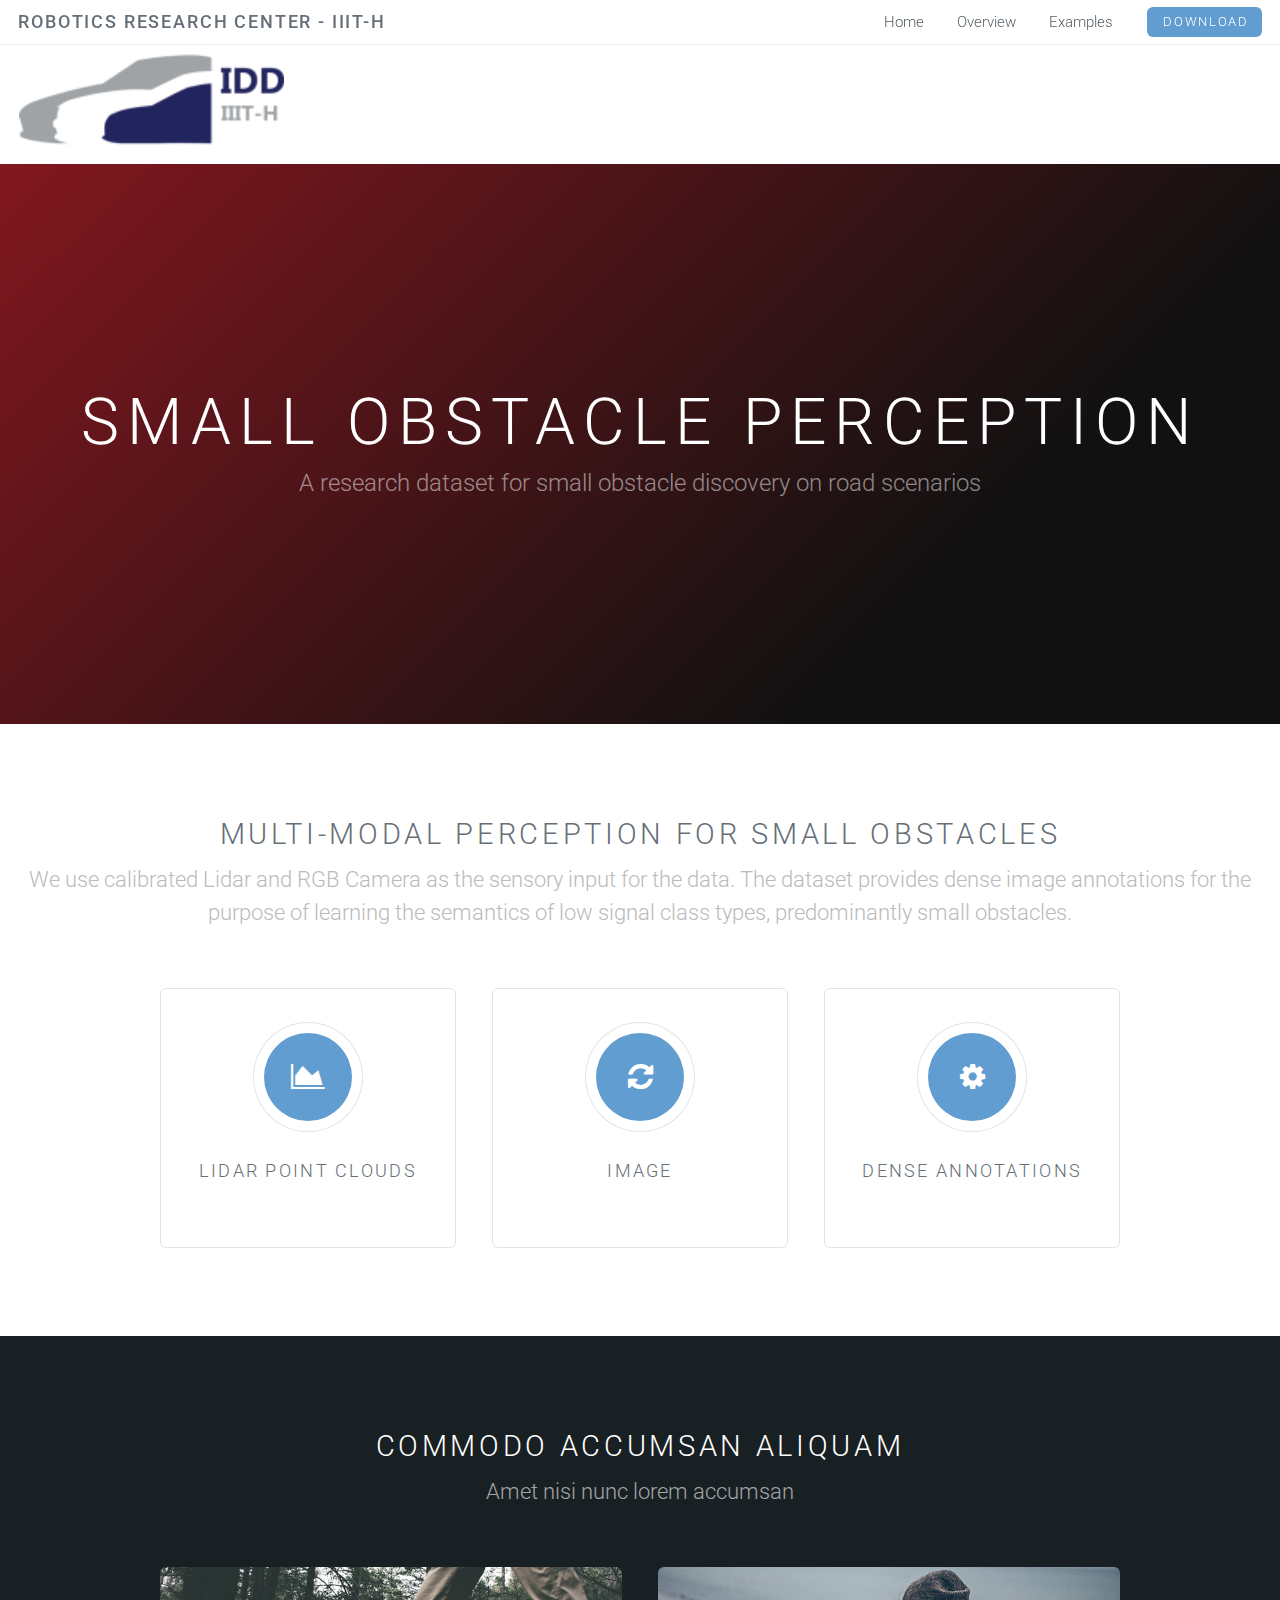
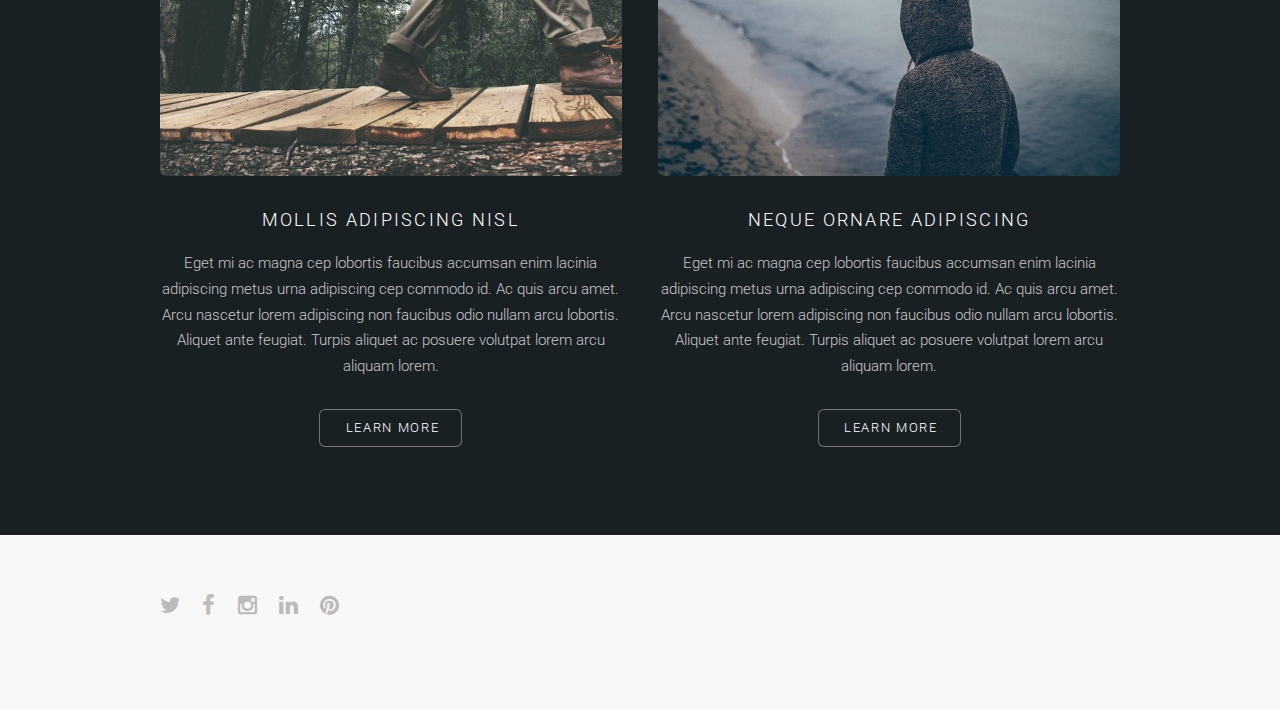
==== docs/index.html @ bc45f982 "Add website related documents" ====
<!DOCTYPE HTML>
<!--
	Ion by TEMPLATED
	templated.co @templatedco
	Released for free under the Creative Commons Attribution 3.0 license (templated.co/license)
-->
<html>
	<head>
		<title>SOD</title>
		<meta http-equiv="content-type" content="text/html; charset=utf-8" />
		<meta name="description" content="" />
		<meta name="keywords" content="" />
		<!--[if lte IE 8]><script src="js/html5shiv.js"></script><![endif]-->
		<script src="js/jquery.min.js"></script>
		<script src="js/skel.min.js"></script>
		<script src="js/skel-layers.min.js"></script>
		<script src="js/init.js"></script>
		<noscript>
			<link rel="stylesheet" href="css/skel.css" />
			<link rel="stylesheet" href="css/style.css" />
			<link rel="stylesheet" href="css/style-xlarge.css" />
		</noscript>
	</head>
	<body id="top">

		<!-- Header -->

<img src="./images/logo.png" class="img-fluid" alt="Responsive image">
			<header id="header" class="skel-layers-fixed">
				<h1><a href="https://robotics.iiit.ac.in/">Robotics Research Center - IIIT-H</a></h1>
				<nav id="nav">
					<ul>
						<li><a href="index.html">Home</a></li>
						<!-- <li><a href="index.html">News</a></li> -->
						<li><a href="no-sidebar.html">Overview</a></li>
						<li><a href="examples.html">Examples</a></li>
						<!-- <li><a href="news.html">Download</a></li> -->
						<!-- <li><a href="news.html">Submit</a></li> -->
						<li><a href="#" class="button special">Download</a></li>
					</ul>
				</nav>
			</header>

		<!-- Banner -->
		<section id="banner">
				<div class="inner">
					<h1>Small Obstacle Perception</h1>
					<p>A research dataset for small obstacle discovery on road scenarios<br />
					<!--designed by <a href="https://templated.co/">TEMPLATED</a> and released under the Creative Commons License.</p> -->
				</div>
				<video autoplay loop muted playsinline src="images/banner.mp4"></video>
			</section>

		<!-- 	<section id="banner">
				<div class="inner">
					<h2>This is Ion</h2>
					<p>A free responsive template by <a href="http://templated.co">TEMPLATED</a></p>
					<ul class="actions">
						<li><a href="#content" class="button big special">Sign Up</a></li>
						<li><a href="#elements" class="button big alt">Learn More</a></li>
					</ul>
				</div>
			</section> -->

		<!-- One -->
			<section id="one" class="wrapper style1">
				<header class="major">
					<h2>Multi-modal perception for small obstacles</h2>
					<p>We use calibrated Lidar and RGB Camera as the sensory input for the data. The dataset provides dense image annotations for the purpose of learning the semantics of low signal class types, predominantly small obstacles.</p>
				</header>
				<div class="container">
					<div class="row">
						<div class="4u">
							<section class="special box">
								<i class="icon fa-area-chart major"></i>
								<h3>Lidar Point clouds</h3>
								<p></p>
							</section>
						</div>
						<div class="4u">
							<section class="special box">
								<i class="icon fa-refresh major"></i>
								<h3>Image</h3>
								<p></p>
							</section>
						</div>
						<div class="4u">
							<section class="special box">
								<i class="icon fa-cog major"></i>
								<h3>Dense Annotations</h3>
								<p></p>
							</section>
						</div>
					</div>
				</div>
			</section>
			
		<!-- Two -->
			<section id="two" class="wrapper style2">
				<header class="major">
					<h2>Commodo accumsan aliquam</h2>
					<p>Amet nisi nunc lorem accumsan</p>
				</header>
				<div class="container">
					<div class="row">
						<div class="6u">
							<section class="special">
								<a href="#" class="image fit"><img src="images/pic01.jpg" alt="" /></a>
								<h3>Mollis adipiscing nisl</h3>
								<p>Eget mi ac magna cep lobortis faucibus accumsan enim lacinia adipiscing metus urna adipiscing cep commodo id. Ac quis arcu amet. Arcu nascetur lorem adipiscing non faucibus odio nullam arcu lobortis. Aliquet ante feugiat. Turpis aliquet ac posuere volutpat lorem arcu aliquam lorem.</p>
								<ul class="actions">
									<li><a href="#" class="button alt">Learn More</a></li>
								</ul>
							</section>
						</div>
						<div class="6u">
							<section class="special">
								<a href="#" class="image fit"><img src="images/pic02.jpg" alt="" /></a>
								<h3>Neque ornare adipiscing</h3>
								<p>Eget mi ac magna cep lobortis faucibus accumsan enim lacinia adipiscing metus urna adipiscing cep commodo id. Ac quis arcu amet. Arcu nascetur lorem adipiscing non faucibus odio nullam arcu lobortis. Aliquet ante feugiat. Turpis aliquet ac posuere volutpat lorem arcu aliquam lorem.</p>
								<ul class="actions">
									<li><a href="#" class="button alt">Learn More</a></li>
								</ul>
							</section>
						</div>
					</div>
				</div>
			</section>

		<!-- Three -->
			<!--<section id="three" class="wrapper style1">
				<div class="container">
					<div class="row">
						<div class="8u">
							<section>
								<h2>Why small obstacle discovery ?</h2>
								<a href="#" class="image fit"><img src="images/pic03.jpg" alt="" /></a>
								<p>Advances in traditional Computer Vision problems, with the advent of Deep Learning, have notably percolated into industrial applications, particularly within the domain of Perception for Autonomous Intelligent Systems. Many computer vision tasks have been successfully tackled with Deep Learning techniques, particularly using Deep Convolutional Neural Networks.  The state-of-the-art in Object-detection, semantic-segmentation and instance-segmentation has been well researched and documented. These networks act as function approximators for various features present in the RGB image. Their abilities are particularly accentuated when the image has distinct features, which is why networks are able to pick up signal from noise.</p>
								<p>Small obstacles fall under the precarious position of being randomly classified, primarily because of a certain degree of lack of discernible features. Due to a general skew in their pixel frequency and their size within the frame, it seems difficult for neural networks to approximate small obstacle functions. Naturally, the question then arises, how do we pick up on small obstacle signal?</p>
								<p>We release this dataset to pose this question to the research community. We provide two modes of sensor data. Dense RGB information, which is how traditionally this problem has been tackled, and Sparse Lidar depth. Images have been densely annotated. As of now, we restrict the labels to multiple instances of small obstacles, road and off-road. We also plan to release our benchmark on this dataset</p>
							</section>
						</div>
						<div class="4u">
							<section>
								<h3>Magna massa blandit</h3>
								<p>Feugiat amet accumsan ante aliquet feugiat accumsan. Ante blandit accumsan eu amet tortor non lorem felis semper. Interdum adipiscing orci feugiat penatibus adipiscing col cubilia lorem ipsum dolor sit amet feugiat consequat.</p>
								<ul class="actions">
									<li><a href="#" class="button alt">Learn More</a></li>
								</ul>
							</section>
							<hr />
							<section>
								<h3>Ante sed commodo</h3>
								<ul class="alt">
									<li><a href="#">Erat blandit risus vis adipiscing</a></li>
									<li><a href="#">Tempus ultricies faucibus amet</a></li>
									<li><a href="#">Arcu commodo non adipiscing quis</a></li>
									<li><a href="#">Accumsan vis lacinia semper</a></li>
								</ul>
							</section>
						</div>
					</div>
				</div>
			</section>-->	
			
		<!-- Footer -->
			<footer id="footer">
				<div class="container">
					<div class="row double">
						<div class="6u">
							<div class="row collapse-at-2">
								<div class="6u">
									<!--<h3>Accumsan</h3>
									<ul class="alt">
										<li><a href="#">Nascetur nunc varius</a></li>
										<li><a href="#">Vis faucibus sed tempor</a></li>
										<li><a href="#">Massa amet lobortis vel</a></li>
										<li><a href="#">Nascetur nunc varius</a></li>
									</ul>-->
								</div>
								<div class="6u">
									<!--<h3>Faucibus</h3>
									<ul class="alt">
										<li><a href="#">Nascetur nunc varius</a></li>
										<li><a href="#">Vis faucibus sed tempor</a></li>
										<li><a href="#">Massa amet lobortis vel</a></li>
										<li><a href="#">Nascetur nunc varius</a></li>
									</ul>-->
								</div>
							</div>
						</div>
						<div class="6u">
							<!--<h2>Aliquam Interdum</h2>
							<p>Blandit nunc tempor lobortis nunc non. Mi accumsan. Justo aliquet massa adipiscing cubilia eu accumsan id. Arcu accumsan faucibus vis ultricies adipiscing ornare ut. Mi accumsan justo aliquet.</p>-->
							<ul class="icons">
								<li><a href="#" class="icon fa-twitter"><span class="label">Twitter</span></a></li>
								<li><a href="#" class="icon fa-facebook"><span class="label">Facebook</span></a></li>
								<li><a href="#" class="icon fa-instagram"><span class="label">Instagram</span></a></li>
								<li><a href="#" class="icon fa-linkedin"><span class="label">LinkedIn</span></a></li>
								<li><a href="#" class="icon fa-pinterest"><span class="label">Pinterest</span></a></li>
							</ul>
						</div>
					</div>
					<!--<ul class="copyright">
						<li>&copy; Untitled. All rights reserved.</li>
						<li>Design: <a href="http://templated.co">TEMPLATED</a></li>
						<li>Images: <a href="http://unsplash.com">Unsplash</a></li>
					</ul>
				</div>
			</footer>

	</body>
</html>
---- docs/css/skel.css ----
/* Resets (http://meyerweb.com/eric/tools/css/reset/ | v2.0 | 20110126 | License: none (public domain)) */

	html,body,div,span,applet,object,iframe,h1,h2,h3,h4,h5,h6,p,blockquote,pre,a,abbr,acronym,address,big,cite,code,del,dfn,em,img,ins,kbd,q,s,samp,small,strike,strong,sub,sup,tt,var,b,u,i,center,dl,dt,dd,ol,ul,li,fieldset,form,label,legend,table,caption,tbody,tfoot,thead,tr,th,td,article,aside,canvas,details,embed,figure,figcaption,footer,header,hgroup,menu,nav,output,ruby,section,summary,time,mark,audio,video{margin:0;padding:0;border:0;font-size:100%;font:inherit;vertical-align:baseline;}article,aside,details,figcaption,figure,footer,header,hgroup,menu,nav,section{display:block;}body{line-height:1;}ol,ul{list-style:none;}blockquote,q{quotes:none;}blockquote:before,blockquote:after,q:before,q:after{content:'';content:none;}table{border-collapse:collapse;border-spacing:0;}body{-webkit-text-size-adjust:none}

/* Box Model */

	*, *:before, *:after {
		-moz-box-sizing: border-box;
		-webkit-box-sizing: border-box;
		box-sizing: border-box;
	}

/* Container */

	body {
		/* min-width: (containers) */
		min-width: 1200px;
	}

	.container {
		margin-left: auto;
		margin-right: auto;
		
		/* width: (containers) */
		width: 1200px;
	}

	/* Modifiers */
	
		.container.small {
			/* width: (containers) * 0.75; */
			width: 900px;
		}

		.container.big {
			width: 100%;

			/* max-width: (containers) * 1.25; */
			max-width: 1500px;

			/* min-width: (containers); */
			min-width: 1200px;
		}

/* Grid */

	.\31 2u { width: 100% }
	.\31 1u { width: 91.6666666667% }
	.\31 0u { width: 83.3333333333% }
	.\39 u { width: 75% }
	.\38 u { width: 66.6666666667% }
	.\37 u { width: 58.3333333333% }
	.\36 u { width: 50% }
	.\35 u { width: 41.6666666667% }
	.\34 u { width: 33.3333333333% }
	.\33 u { width: 25% }
	.\32 u { width: 16.6666666667% }
	.\31 u { width: 8.3333333333% }
	.\-11u { margin-left: 91.6666666667% }
	.\-10u { margin-left: 83.3333333333% }
	.\-9u { margin-left: 75% }
	.\-8u { margin-left: 66.6666666667% }
	.\-7u { margin-left: 58.3333333333% }
	.\-6u { margin-left: 50% }
	.\-5u { margin-left: 41.6666666667% }
	.\-4u { margin-left: 33.3333333333% }
	.\-3u { margin-left: 25% }
	.\-2u { margin-left: 16.6666666667% }
	.\-1u { margin-left: 8.3333333333% }

	/* Rows */

		.row > * {
			float: left;
		}

		.row:after {
			content: '';
			display: block;
			clear: both;
			height: 0;
		}

		.row:first-child > * {
			padding-top: 0 !important;
		}

		.row.uniform > * > :first-child {
			margin-top: 0;
		}

		.row.uniform > * > :last-child {
			margin-bottom: 0;
		}

		/* Normal */

			.row > * {
				/* padding-left: (gutters.vertical) */
				padding-left: 4em;
			}

			.row + .row > * {
				/* padding: (gutters.horizontal) 0 0 (gutters.vertical) */
				padding: 0 0 0 4em;
			}

			.row {
				/* margin-left: -(gutters.vertical) */
				margin-left: -4em;
			}

			.row + .row.uniform > * {
				/* padding: (gutters.vertical) 0 0 (gutters.vertical) */
				padding: 4em 0 0 4em;
			}

		/* Flush */

			.row.flush > * {
				padding-left: 0;
			}

			.row + .row.flush > * {
				padding: 0;
			}

			.row.flush {
				margin-left: 0;
			}

			.row + .row.uniform.flush > * {
				padding: 0;
			}

		/* Quarter */

			.row.quarter > * {
				/* padding-left: (gutters.vertical * 0.25) */
				padding-left: 1em;
			}

			.row + .row.quarter > * {
				/* padding: (gutters.horizontal * 0.25) 0 0 (gutters.vertical * 0.25) */
				padding: 0 0 0 1em;
			}

			.row.quarter {
				/* margin-left: -(gutters.vertical * 0.25) */
				margin-left: -1em;
			}

			.row + .row.uniform.quarter > * {
				/* padding: (gutters.vertical * 0.25) 0 0 (gutters.vertical * 0.25) */
				padding: 1em 0 0 1em;
			}

		/* Half */

			.row.half > * {
				/* padding-left: (gutters.vertical * 0.5) */
				padding-left: 2em;
			}

			.row + .row.half > * {
				/* padding: (gutters.horizontal * 0.5) 0 0 (gutters.vertical * 0.5) */
				padding: 0 0 0 2em;
			}

			.row.half {
				/* margin-left: -(gutters.vertical * 0.5) */
				margin-left: -2em;
			}

			.row + .row.uniform.half > * {
				/* padding: (gutters.vertical * 0.5) 0 0 (gutters.vertical * 0.5) */
				padding: 2em 0 0 2em;
			}

		/* One and (a) Half */

			.row.oneandhalf > * {
				/* padding-left: (gutters.vertical * 1.5) */
				padding-left: 6em;
			}

			.row + .row.oneandhalf > * {
				/* padding: (gutters.horizontal * 1.5) 0 0 (gutters.vertical * 1.5) */
				padding: 0 0 0 6em;
			}

			.row.oneandhalf {
				/* margin-left: -(gutters.vertical * 1.5) */
				margin-left: -6em;
			}

			.row + .row.uniform.oneandhalf > * {
				/* padding: (gutters.vertical * 1.5) 0 0 (gutters.vertical * 1.5) */
				padding: 6em 0 0 6em;
			}

		/* Double */

			.row.double > * {
				/* padding-left: (gutters.vertical * 2) */
				padding-left: 8em;
			}

			.row + .row.double > * {
				/* padding: (gutters.horizontal * 2) 0 0 (gutters.vertical * 2) */
				padding: 0 0 0 8em;
			}

			.row.double {
				/* margin-left: -(gutters.vertical * 2) */
				margin-left: -8em;
			}

			.row + .row.uniform.double > * {
				/* padding: (gutters.vertical * 2) 0 0 (gutters.vertical * 2) */
				padding: 8em 0 0 8em;
			}
---- docs/css/style.css ----
@charset "UTF-8";
@import url(font-awesome.min.css);
@import url("http://fonts.googleapis.com/css?family=Roboto:500,300");

/*
	Ion by TEMPLATED
	templated.co @templatedco
	Released for free under the Creative Commons Attribution 3.0 license (templated.co/license)
*/

/* Basic */

	body {
		background: #fff;
	}

	body, input, select, textarea {
		color: #555f66;
		font-family: "Roboto", Helvetica, sans-serif;
		font-size: 14pt;
		font-weight: 300;
		line-height: 1.75em;
	}

	a {
		color: #629DD1;
		text-decoration: underline;
	}

		a:hover {
			text-decoration: none;
		}

	strong, b {
		color: #666f77;
		font-weight: 500;
	}

	em, i {
		font-style: italic;
	}

	p {
		margin: 0 0 2em 0;
	}

	h1, h2, h3, h4, h5, h6 {
		color: #666f77;
		font-weight: 300;
		line-height: 1em;
		margin: 0 0 1em 0;
		text-transform: uppercase;
		letter-spacing: 0.125em;
	}

		h1 a, h2 a, h3 a, h4 a, h5 a, h6 a {
			color: inherit;
			text-decoration: none;
		}

	h2 {
		font-size: 1.5em;
		line-height: 1.5em;
	}

	h3 {
		font-size: 1.25em;
		line-height: 1.5em;
	}

	h4 {
		font-size: 1em;
		line-height: 1.5em;
	}

	h5 {
		font-size: 0.9em;
		line-height: 1.5em;
	}

	h6 {
		font-size: 0.7em;
		line-height: 1.5em;
	}

	sub {
		font-size: 0.8em;
		position: relative;
		top: 0.5em;
	}

	sup {
		font-size: 0.8em;
		position: relative;
		top: -0.5em;
	}

	hr {
		border: 0;
		border-bottom: solid 1px rgba(144, 144, 144, 0.25);
		margin: 3em 0;
	}

		hr.major {
			margin: 2em 0 5em 0;
		}

	blockquote {
		border-left: solid 4px rgba(144, 144, 144, 0.25);
		font-style: italic;
		margin: 0 0 2em 0;
		padding: 0.5em 0 0.5em 2em;
	}

	code {
		background: rgba(144, 144, 144, 0.075);
		border-radius: 6px;
		border: solid 1px rgba(144, 144, 144, 0.25);
		font-family: "Courier New", monospace;
		font-size: 0.9em;
		margin: 0 0.25em;
		padding: 0.25em 0.65em;
	}

	pre {
		-webkit-overflow-scrolling: touch;
		font-family: "Courier New", monospace;
		font-size: 0.9em;
		margin: 0 0 2em 0;
		overflow-x: auto;
	}

		pre code {
			display: block;
			line-height: 1.75em;
			padding: 1em 1.5em;
		}

	.align-left {
		text-align: left;
	}

	.align-center {
		text-align: center;
	}

	.align-right {
		text-align: right;
	}

/* Section/Article */

	section.special, article.special {
		text-align: center;
	}

	header p {
		color: #bbb;
		position: relative;
		margin: 0 0 1.5em 0;
	}

	header h2 + p {
		font-size: 1.25em;
		margin-top: -1em;
		line-height: 1.5em;
	}

	header h3 + p {
		font-size: 1.1em;
		margin-top: -0.85em;
		line-height: 1.5em;
	}

	header h4 + p,
	header h5 + p,
	header h6 + p {
		font-size: 0.9em;
		margin-top: -0.75em;
		line-height: 1.5em;
	}

	header.major {
		text-align: center;
		margin: 0 0 4em 0;
	}

		header.major h2 {
			font-size: 2em;
		}

		header.major h2 + p {
			font-size: 1.5em;
			margin: -1em 0 2em 0;
		}

/* Form */

	form {
		margin: 0 0 2em 0;
	}

	label {
		color: #666f77;
		display: block;
		font-size: 0.9em;
		font-weight: 500;
		margin: 0 0 1em 0;
	}

	input[type="text"],
	input[type="password"],
	input[type="email"],
	select,
	textarea {
		-moz-appearance: none;
		-webkit-appearance: none;
		-o-appearance: none;
		-ms-appearance: none;
		appearance: none;
		background: rgba(144, 144, 144, 0.075);
		border-radius: 6px;
		border: none;
		border: solid 1px rgba(144, 144, 144, 0.25);
		color: inherit;
		display: block;
		outline: 0;
		padding: 0 1em;
		text-decoration: none;
		width: 100%;
	}

		input[type="text"]:invalid,
		input[type="password"]:invalid,
		input[type="email"]:invalid,
		select:invalid,
		textarea:invalid {
			box-shadow: none;
		}

		input[type="text"]:focus,
		input[type="password"]:focus,
		input[type="email"]:focus,
		select:focus,
		textarea:focus {
			border-color: #629DD1;
			box-shadow: 0 0 0 1px #629DD1;
		}

	.select-wrapper {
		text-decoration: none;
		display: block;
		position: relative;
	}

		.select-wrapper:before {
			content: "";
			-moz-osx-font-smoothing: grayscale;
			-webkit-font-smoothing: antialiased;
			font-family: FontAwesome;
			font-style: normal;
			font-weight: normal;
			text-transform: none !important;
		}

		.select-wrapper:before {
			color: rgba(144, 144, 144, 0.25);
			display: block;
			height: 2.75em;
			line-height: 2.75em;
			pointer-events: none;
			position: absolute;
			right: 0;
			text-align: center;
			top: 0;
			width: 2.75em;
		}

		.select-wrapper select::-ms-expand {
			display: none;
		}

	input[type="text"],
	input[type="password"],
	input[type="email"],
	select {
		height: 2.75em;
	}

	textarea {
		padding: 0.75em 1em;
	}

	input[type="checkbox"],
	input[type="radio"] {
		-moz-appearance: none;
		-webkit-appearance: none;
		-o-appearance: none;
		-ms-appearance: none;
		appearance: none;
		display: block;
		float: left;
		margin-right: -2em;
		opacity: 0;
		width: 1em;
		z-index: -1;
	}

		input[type="checkbox"] + label,
		input[type="radio"] + label {
			text-decoration: none;
			color: #555f66;
			cursor: pointer;
			display: inline-block;
			font-size: 1em;
			font-weight: 300;
			padding-left: 2.4em;
			padding-right: 0.75em;
			position: relative;
		}

			input[type="checkbox"] + label:before,
			input[type="radio"] + label:before {
				-moz-osx-font-smoothing: grayscale;
				-webkit-font-smoothing: antialiased;
				font-family: FontAwesome;
				font-style: normal;
				font-weight: normal;
				text-transform: none !important;
			}

			input[type="checkbox"] + label:before,
			input[type="radio"] + label:before {
				background: rgba(144, 144, 144, 0.075);
				border-radius: 6px;
				border: solid 1px rgba(144, 144, 144, 0.25);
				content: '';
				display: inline-block;
				height: 1.65em;
				left: 0;
				line-height: 1.58125em;
				position: absolute;
				text-align: center;
				top: 0;
				width: 1.65em;
			}

		input[type="checkbox"]:checked + label:before,
		input[type="radio"]:checked + label:before {
			background: #192024;
			border-color: #192024;
			color: #ffffff;
			content: '\f00c';
		}

		input[type="checkbox"]:focus + label:before,
		input[type="radio"]:focus + label:before {
			border-color: #629DD1;
			box-shadow: 0 0 0 1px #629DD1;
		}

	input[type="checkbox"] + label:before {
		border-radius: 6px;
	}

	input[type="radio"] + label:before {
		border-radius: 100%;
	}

	::-webkit-input-placeholder {
		color: #bbb !important;
		opacity: 1.0;
	}

	:-moz-placeholder {
		color: #bbb !important;
		opacity: 1.0;
	}

	::-moz-placeholder {
		color: #bbb !important;
		opacity: 1.0;
	}

	:-ms-input-placeholder {
		color: #bbb !important;
		opacity: 1.0;
	}

	.formerize-placeholder {
		color: #bbb !important;
		opacity: 1.0;
	}

/* Box */

	.box {
		border-radius: 6px;
		border: solid 1px rgba(144, 144, 144, 0.25);
		margin-bottom: 2em;
		padding: 3em 2em;
	}

		.box > :last-child,
		.box > :last-child > :last-child,
		.box > :last-child > :last-child > :last-child {
			margin-bottom: 0;
		}

		.box.alt {
			border: 0;
			border-radius: 0;
			padding: 0;
		}

/* Icon */

	.icon {
		text-decoration: none;
		border-bottom: none;
		position: relative;
	}

		.icon:before {
			-moz-osx-font-smoothing: grayscale;
			-webkit-font-smoothing: antialiased;
			font-family: FontAwesome;
			font-style: normal;
			font-weight: normal;
			text-transform: none !important;
		}

		.icon > .label {
			display: none;
		}

		.icon.major {
			display: inline-block;
			margin: 0 0 1.25em 0;
			color: #ffffff;
			background: #629DD1;
			width: 3em;
			height: 3em;
			font-size: 2em;
			text-align: center;
			line-height: 3em;
			border-radius: 100%;
			box-shadow: 0 0 0 10px #fff, 0 0 0 11px rgba(144, 144, 144, 0.25);
		}

/* Image */

	.image {
		border-radius: 6px;
		border: 0;
		display: inline-block;
		position: relative;
	}

		.image img {
			border-radius: 6px;
			display: block;
		}

		.image.left {
			float: left;
			padding: 0 1.5em 1em 0;
			top: 0.25em;
		}

		.image.right {
			float: right;
			padding: 0 0 1em 1.5em;
			top: 0.25em;
		}

		.image.fit {
			display: block;
			margin: 0 0 2em 0;
			width: 100%;
		}

			.image.fit img {
				display: block;
				width: 100%;
			}

/* List */

	ol {
		list-style: decimal;
		margin: 0 0 2em 0;
		padding-left: 1.25em;
	}

		ol li {
			padding-left: 0.25em;
		}

	ul {
		list-style: disc;
		margin: 0 0 2em 0;
		padding-left: 1em;
	}

		ul li {
			padding-left: 0.5em;
		}

		ul.alt {
			list-style: none;
			padding-left: 0;
		}

			ul.alt li {
				border-top: solid 1px rgba(144, 144, 144, 0.25);
				padding: 0.5em 0;
			}

				ul.alt li:first-child {
					border-top: 0;
					padding-top: 0;
				}

		ul.icons {
			cursor: default;
			list-style: none;
			padding-left: 0;
		}

			ul.icons li {
				display: inline-block;
				padding: 0 1.25em 0 0;
			}

				ul.icons li:last-child {
					padding-right: 0;
				}

				ul.icons li .icon:before {
					font-size: 1.5em;
				}

		ul.actions {
			cursor: default;
			list-style: none;
			padding-left: 0;
		}

			ul.actions li {
				display: inline-block;
				padding: 0 1em 0 0;
				vertical-align: middle;
			}

				ul.actions li:last-child {
					padding-right: 0;
				}

			ul.actions.small li {
				padding: 0 0.5em 0 0;
			}

			ul.actions.vertical li {
				display: block;
				padding: 1em 0 0 0;
			}

				ul.actions.vertical li:first-child {
					padding-top: 0;
				}

				ul.actions.vertical li > * {
					margin-bottom: 0;
				}

			ul.actions.vertical.small li {
				padding: 0.5em 0 0 0;
			}

				ul.actions.vertical.small li:first-child {
					padding-top: 0;
				}

			ul.actions.fit {
				display: table;
				margin-left: -1em;
				padding: 0;
				table-layout: fixed;
				width: calc(100% + 1em);
			}

				ul.actions.fit li {
					display: table-cell;
					padding: 0 0 0 1em;
				}

					ul.actions.fit li > * {
						margin-bottom: 0;
					}

				ul.actions.fit.small {
					margin-left: -0.5em;
					width: calc(100% + 0.5em);
				}

					ul.actions.fit.small li {
						padding: 0 0 0 0.5em;
					}

	dl {
		margin: 0 0 2em 0;
	}

/* Table */

	.table-wrapper {
		-webkit-overflow-scrolling: touch;
		overflow-x: auto;
	}

	table {
		margin: 0 0 2em 0;
		width: 100%;
	}

		table tbody tr {
			border: solid 1px rgba(144, 144, 144, 0.25);
			border-left: 0;
			border-right: 0;
		}

			table tbody tr:nth-child(2n + 1) {
				background-color: rgba(144, 144, 144, 0.075);
			}

		table td {
			padding: 0.75em 0.75em;
		}

		table th {
			color: #666f77;
			font-size: 0.9em;
			font-weight: 500;
			padding: 0 0.75em 0.75em 0.75em;
			text-align: left;
		}

		table thead {
			border-bottom: solid 2px rgba(144, 144, 144, 0.25);
		}

		table tfoot {
			border-top: solid 2px rgba(144, 144, 144, 0.25);
		}

		table.alt {
			border-collapse: separate;
		}

			table.alt tbody tr td {
				border: solid 1px rgba(144, 144, 144, 0.25);
				border-left-width: 0;
				border-top-width: 0;
			}

				table.alt tbody tr td:first-child {
					border-left-width: 1px;
				}

			table.alt tbody tr:first-child td {
				border-top-width: 1px;
			}

			table.alt thead {
				border-bottom: 0;
			}

			table.alt tfoot {
				border-top: 0;
			}

/* Button */

	input[type="submit"],
	input[type="reset"],
	input[type="button"],
	.button {
		-moz-appearance: none;
		-webkit-appearance: none;
		-o-appearance: none;
		-ms-appearance: none;
		appearance: none;
		-moz-transition: background-color 0.2s ease-in-out, color 0.2s ease-in-out;
		-webkit-transition: background-color 0.2s ease-in-out, color 0.2s ease-in-out;
		-o-transition: background-color 0.2s ease-in-out, color 0.2s ease-in-out;
		-ms-transition: background-color 0.2s ease-in-out, color 0.2s ease-in-out;
		transition: background-color 0.2s ease-in-out, color 0.2s ease-in-out;
		background-color: #192024;
		border-radius: 6px;
		border: 0;
		color: #ffffff !important;
		cursor: pointer;
		display: inline-block;
		font-weight: 300;
		text-transform: uppercase;
		letter-spacing: 0.125em;
		font-size: 0.9em;
		height: 2.85em;
		line-height: 2.85em;
		padding: 0 1.75em;
		text-align: center;
		text-decoration: none;
		white-space: nowrap;
		text-indent: 0.25em;
	}

		input[type="submit"]:hover,
		input[type="reset"]:hover,
		input[type="button"]:hover,
		.button:hover {
			background-color: #232d33;
		}

		input[type="submit"]:active,
		input[type="reset"]:active,
		input[type="button"]:active,
		.button:active {
			background-color: #0f1315;
		}

		input[type="submit"].icon,
		input[type="reset"].icon,
		input[type="button"].icon,
		.button.icon {
			padding-left: 1.35em;
		}

			input[type="submit"].icon:before,
			input[type="reset"].icon:before,
			input[type="button"].icon:before,
			.button.icon:before {
				margin-right: 0.5em;
			}

		input[type="submit"].fit,
		input[type="reset"].fit,
		input[type="button"].fit,
		.button.fit {
			display: block;
			margin: 0 0 1em 0;
			width: 100%;
		}

		input[type="submit"].small,
		input[type="reset"].small,
		input[type="button"].small,
		.button.small {
			font-size: 0.7em;
		}

		input[type="submit"].big,
		input[type="reset"].big,
		input[type="button"].big,
		.button.big {
			font-size: 1.2em;
			height: 2.65em;
			line-height: 2.65em;
		}

		input[type="submit"].alt,
		input[type="reset"].alt,
		input[type="button"].alt,
		.button.alt {
			background-color: transparent;
			box-shadow: inset 0 0 0 1px rgba(144, 144, 144, 0.25);
			color: #666f77 !important;
		}

			input[type="submit"].alt:hover,
			input[type="reset"].alt:hover,
			input[type="button"].alt:hover,
			.button.alt:hover {
				background-color: rgba(144, 144, 144, 0.075);
			}

			input[type="submit"].alt:active,
			input[type="reset"].alt:active,
			input[type="button"].alt:active,
			.button.alt:active {
				background-color: rgba(144, 144, 144, 0.2);
			}

			input[type="submit"].alt.icon:before,
			input[type="reset"].alt.icon:before,
			input[type="button"].alt.icon:before,
			.button.alt.icon:before {
				color: #bbb;
			}

		input[type="submit"].special,
		input[type="reset"].special,
		input[type="button"].special,
		.button.special {
			background-color: #629DD1;
			color: #ffffff !important;
		}

			input[type="submit"].special:hover,
			input[type="reset"].special:hover,
			input[type="button"].special:hover,
			.button.special:hover {
				background-color: #76a9d7;
			}

			input[type="submit"].special:active,
			input[type="reset"].special:active,
			input[type="button"].special:active,
			.button.special:active {
				background-color: #4e91cb;
			}

		input[type="submit"].disabled, input[type="submit"]:disabled,
		input[type="reset"].disabled,
		input[type="reset"]:disabled,
		input[type="button"].disabled,
		input[type="button"]:disabled,
		.button.disabled,
		.button:disabled {
			background-color: #555f66 !important;
			box-shadow: inset 0 -0.15em 0 0 rgba(0, 0, 0, 0.15);
			color: #fff !important;
			cursor: default;
			opacity: 0.25;
		}

/* Wrapper */

	.wrapper {
		padding: 6em 0 4em 0;
	}

		.wrapper.style1 {
			background: #fff;
			color: #555f66;
		}

		.wrapper.style2 {
			background: #192024;
			color: #c5c7c8;
		}

			.wrapper.style2 h2, .wrapper.style2 h3, .wrapper.style2 h4, .wrapper.style2 h5, .wrapper.style2 h6 {
				color: #ffffff;
			}

			.wrapper.style2 header p {
				color: #a3a5a7;
			}

			.wrapper.style2 .button.alt {
				box-shadow: inset 0 0 0 1px rgba(144, 144, 144, 0.75);
				color: #ffffff !important;
			}

				.wrapper.style2 .button.alt:hover {
					background-color: rgba(144, 144, 144, 0.275);
				}

				.wrapper.style2 .button.alt:active {
					background-color: rgba(144, 144, 144, 0.4);
				}

				.wrapper.style2 .button.alt.icon:before {
					color: #a3a5a7;
				}

/* Header */

	#skel-layers-wrapper {
		padding-top: 3em;
	}

	#header {
		background: #fff;
		color: #555f66;
		cursor: default;
		height: 3em;
		left: 0;
		line-height: 3em;
		position: fixed;
		top: 0;
		width: 100%;
		z-index: 10000;
		box-shadow: 0 0 0.1em 0 rgba(0, 0, 0, 0.25);
	}

		#header h1 {
			color: #666f77;
			font-weight: 500;
			height: inherit;
			left: 1.25em;
			line-height: inherit;
			margin: 0;
			padding: 0;
			position: absolute;
			top: 0;
		}

			#header h1 a {
				font-size: 1.25em;
			}

		#header nav {
			height: inherit;
			line-height: inherit;
			position: absolute;
			right: 1.25em;
			top: 0;
			vertical-align: middle;
		}

			#header nav > ul {
				list-style: none;
				margin: 0;
				padding-left: 0;
			}

				#header nav > ul > li {
					border-radius: 6px;
					display: inline-block;
					margin-left: 2em;
					padding-left: 0;
				}

					#header nav > ul > li a {
						-moz-transition: color 0.2s ease-in-out;
						-webkit-transition: color 0.2s ease-in-out;
						-o-transition: color 0.2s ease-in-out;
						-ms-transition: color 0.2s ease-in-out;
						transition: color 0.2s ease-in-out;
						color: #555f66;
						display: inline-block;
						text-decoration: none;
					}

						#header nav > ul > li a:hover {
							color: #629DD1;
						}

					#header nav > ul > li:first-child {
						margin-left: 0;
					}

					#header nav > ul > li .button {
						height: 2.25em;
						line-height: 2.25em;
						margin-bottom: 0;
						padding: 0 1em;
						position: relative;
						top: -0.075em;
						vertical-align: middle;
					}

		#header .container {
			position: relative;
		}

			#header .container h1 {
				left: 0;
			}

			#header .container nav {
				right: 0;
			}

/* Banner */
#banner {
  -ms-flex-align: center;
  -ms-flex-pack: center;
  background-color: #111111;
  color: rgba(255, 255, 255, 0.5);
  -moz-align-items: center;
  -webkit-align-items: center;
  -ms-align-items: center;
  align-items: center;
  display: -moz-flex;
  display: -webkit-flex;
  display: -ms-flex;
  display: flex;
  -moz-justify-content: center;
  -webkit-justify-content: center;
  -ms-justify-content: center;
  justify-content: center;
  background-image: url("../../images/banner.jpg");
  background-position: center;
  background-repeat: no-repeat;
  background-size: cover;
  border-top: 0;
  display: -ms-flexbox;
  height: 35rem !important;
  min-height: 35rem;
  overflow: hidden;
  position: relative;
  text-align: center;
  width: 100%; }
  #banner input, #banner select, #banner textarea {
    color: #ffffff; }
  #banner a {
    color: #ce1b28; }
  #banner strong, #banner b {
    color: #ffffff; }
  #banner h1, #banner h2, #banner h3, #banner h4, #banner h5, #banner h6 {
    color: #ffffff; }
  #banner blockquote {
    border-left-color: rgba(255, 255, 255, 0.25); }
  #banner code {
    background: rgba(255, 255, 255, 0.075);
    border-color: rgba(255, 255, 255, 0.25); }
  #banner hr {
    border-bottom-color: rgba(255, 255, 255, 0.25); }
  #banner input[type="submit"],
  #banner input[type="reset"],
  #banner input[type="button"],
  #banner button,
  #banner .button {
    background-color: transparent;
    box-shadow: inset 0 0 0 1px #ffffff;
    color: #ffffff !important; }
    #banner input[type="submit"]:hover,
    #banner input[type="reset"]:hover,
    #banner input[type="button"]:hover,
    #banner button:hover,
    #banner .button:hover {
      box-shadow: inset 0 0 0 1px #ce1b28;
      color: #ce1b28 !important; }
      #banner input[type="submit"]:hover:active,
      #banner input[type="reset"]:hover:active,
      #banner input[type="button"]:hover:active,
      #banner button:hover:active,
      #banner .button:hover:active {
        background-color: rgba(206, 27, 40, 0.25); }
    #banner input[type="submit"].primary,
    #banner input[type="reset"].primary,
    #banner input[type="button"].primary,
    #banner button.primary,
    #banner .button.primary {
      box-shadow: none;
      background-color: #ce1b28;
      color: #ffffff !important; }
      #banner input[type="submit"].primary:hover,
      #banner input[type="reset"].primary:hover,
      #banner input[type="button"].primary:hover,
      #banner button.primary:hover,
      #banner .button.primary:hover {
        background-color: #e2212f;
        box-shadow: none; }
        #banner input[type="submit"].primary:hover:active,
        #banner input[type="reset"].primary:hover:active,
        #banner input[type="button"].primary:hover:active,
        #banner button.primary:hover:active,
        #banner .button.primary:hover:active {
          background-color: #b71824; }
  #banner label {
    color: #ffffff; }
  #banner input[type="text"],
  #banner input[type="password"],
  #banner input[type="email"],
  #banner input[type="tel"],
  #banner input[type="search"],
  #banner input[type="url"],
  #banner select,
  #banner textarea {
    background-color: rgba(255, 255, 255, 0.075);
    border-color: rgba(255, 255, 255, 0.25); }
    #banner input[type="text"]:focus,
    #banner input[type="password"]:focus,
    #banner input[type="email"]:focus,
    #banner input[type="tel"]:focus,
    #banner input[type="search"]:focus,
    #banner input[type="url"]:focus,
    #banner select:focus,
    #banner textarea:focus {
      border-color: #ce1b28;
      box-shadow: 0 0 0 1px #ce1b28; }
  #banner select {
    background-image: url("data:image/svg+xml;charset=utf8,%3Csvg xmlns='http://www.w3.org/2000/svg' width='40' height='40' preserveAspectRatio='none' viewBox='0 0 40 40'%3E%3Cpath d='M9.4,12.3l10.4,10.4l10.4-10.4c0.2-0.2,0.5-0.4,0.9-0.4c0.3,0,0.6,0.1,0.9,0.4l3.3,3.3c0.2,0.2,0.4,0.5,0.4,0.9 c0,0.4-0.1,0.6-0.4,0.9L20.7,31.9c-0.2,0.2-0.5,0.4-0.9,0.4c-0.3,0-0.6-0.1-0.9-0.4L4.3,17.3c-0.2-0.2-0.4-0.5-0.4-0.9 c0-0.4,0.1-0.6,0.4-0.9l3.3-3.3c0.2-0.2,0.5-0.4,0.9-0.4S9.1,12.1,9.4,12.3z' fill='rgba(255, 255, 255, 0.25)' /%3E%3C/svg%3E"); }
    #banner select option {
      color: rgba(255, 255, 255, 0.5);
      background-color: #111111; }
  #banner input[type="checkbox"] + label,
  #banner input[type="radio"] + label {
    color: rgba(255, 255, 255, 0.5); }
    #banner input[type="checkbox"] + label:before,
    #banner input[type="radio"] + label:before {
      background: rgba(255, 255, 255, 0.075);
      border-color: rgba(255, 255, 255, 0.25); }
  #banner input[type="checkbox"]:checked + label:before,
  #banner input[type="radio"]:checked + label:before {
    background-color: #ce1b28;
    border-color: #ce1b28;
    color: #ffffff; }
  #banner input[type="checkbox"]:focus + label:before,
  #banner input[type="radio"]:focus + label:before {
    border-color: #ce1b28;
    box-shadow: 0 0 0 1px #ce1b28; }
  #banner ::-webkit-input-placeholder {
    color: rgba(255, 255, 255, 0.4) !important; }
  #banner :-moz-placeholder {
    color: rgba(255, 255, 255, 0.4) !important; }
  #banner ::-moz-placeholder {
    color: rgba(255, 255, 255, 0.4) !important; }
  #banner :-ms-input-placeholder {
    color: rgba(255, 255, 255, 0.4) !important; }
  #banner ul.alt li {
    border-top-color: rgba(255, 255, 255, 0.25); }
  #banner table tbody tr {
    border-color: rgba(255, 255, 255, 0.25); }
    #banner table tbody tr:nth-child(2n + 1) {
      background-color: rgba(255, 255, 255, 0.075); }
  #banner table th {
    color: #ffffff; }
  #banner table thead {
    border-bottom-color: rgba(255, 255, 255, 0.25); }
  #banner table tfoot {
    border-top-color: rgba(255, 255, 255, 0.25); }
  #banner table.alt tbody tr td {
    border-color: rgba(255, 255, 255, 0.25); }
  #banner .highlights .content {
    background: #111111;
    box-shadow: 0px 0px 4px 1px rgba(255, 255, 255, 0.025); }
  #banner .testimonials .content {
    background: #111111;
    box-shadow: 0px 0px 4px 1px rgba(255, 255, 255, 0.025); }
    #banner .testimonials .content .credit strong {
      color: #ce1b28; }
  #banner > .inner {
    -moz-transform: scale(1.0);
    -webkit-transform: scale(1.0);
    -ms-transform: scale(1.0);
    transform: scale(1.0);
    -moz-transition: opacity 1s ease, -moz-transform 1s ease;
    -webkit-transition: opacity 1s ease, -webkit-transform 1s ease;
    -ms-transition: opacity 1s ease, -ms-transform 1s ease;
    transition: opacity 1s ease, transform 1s ease;
    opacity: 1;
    position: relative;
    z-index: 3; }
    #banner > .inner > :last-child {
      margin-bottom: 0; }
  #banner h1 {
    font-size: 4rem;
    margin-bottom: 1rem; }
  #banner p {
    font-size: 1.5rem; }
  #banner a {
    color: rgba(255, 255, 255, 0.5);
    text-decoration: none; }
    #banner a:hover {
      color: #ffffff; }
  #banner video {
    -moz-transform: translateX(50%) translateY(50%);
    -webkit-transform: translateX(50%) translateY(50%);
    -ms-transform: translateX(50%) translateY(50%);
    transform: translateX(50%) translateY(50%);
    bottom: 50%;
    height: auto;
    min-height: 100%;
    min-width: 100%;
    overflow: hidden;
    position: absolute;
    right: 50%;
    width: auto; }
  #banner:before {
    -moz-transition: opacity 3s ease;
    -webkit-transition: opacity 3s ease;
    -ms-transition: opacity 3s ease;
    transition: opacity 3s ease;
    -moz-transition-delay: 1.25s;
    -webkit-transition-delay: 1.25s;
    -ms-transition-delay: 1.25s;
    transition-delay: 1.25s;
    background: #111111;
    content: '';
    display: block;
    height: 100%;
    left: 0;
    opacity: 0.45;
    position: absolute;
    top: 0;
    width: 100%;
    z-index: 1; }
  #banner:after {
    background: linear-gradient(135deg, #ce1b28 0%, #111111 74%);
    content: ' ';
    display: block;
    height: 100%;
    left: 0;
    opacity: 0.6;
    position: absolute;
    top: 0;
    webkit-linear-gradientidth: 100%;
    width: 100%;
    z-index: 1; }
  #banner.small {
    height: 30vh !important;
    min-height: 30vh; }
  @media screen and (max-width: 1280px) {
    #banner video {
      display: none; } }
  @media screen and (max-width: 736px) {
    #banner {
      height: auto !important;
      min-height: 0;
      padding: 4rem 2rem 4rem 2rem; }
      #banner .inner {
        width: 100%; }
      #banner h1 {
        font-size: 1.75rem;
        margin-bottom: 0.5rem;
        padding-bottom: 0; }
      #banner p {
        font-size: 1.25rem; }
      #banner br {
        display: none; }
      #banner .button {
        width: 100%; } }
  @media screen and (max-width: 480px) {
    #banner p {
      font-size: 1rem; } }
  body.is-preload #banner .inner {
    -moz-transform: scale(0.99);
    -webkit-transform: scale(0.99);
    -ms-transform: scale(0.99);
    transform: scale(0.99);
    opacity: 0; }
  body.is-preload #banner:before {
    opacity: 1; }

/*
	#banner {
		background-color: #666666;
		background-image: url("../images/banner.jpg");
		background-size: cover;
		background-position: center center;
		background-repeat: no-repeat;
		color: #d8d8d8;
		padding: 14em 0;
		text-align: center;
		position: relative;
	}

		#banner:before {
			content: '';
			position: absolute;
			left: 0;
			top: 0;
			width: 100%;
			height: 100%;
			background: rgba(64, 72, 80, 0.25);
		}

		#banner .inner {
			position: relative;
			z-index: 1;
		}

			#banner .inner :last-child {
				margin-bottom: 0;
			}

		#banner h2, #banner h3, #banner h4, #banner h5, #banner h6 {
			color: #ffffff;
		}

		#banner .button.alt {
			box-shadow: inset 0 0 0 1px rgba(144, 144, 144, 0.75);
			color: #ffffff !important;
		}

			#banner .button.alt:hover {
				background-color: rgba(144, 144, 144, 0.275);
			}

			#banner .button.alt:active {
				background-color: rgba(144, 144, 144, 0.4);
			}

			#banner .button.alt.icon:before {
				color: #c1c1c1;
			}

		#banner .button {
			min-width: 12em;
		}

		#banner h2 {
			font-size: 3.5em;
			line-height: 1em;
			margin: 0 0 0.5em 0;
			padding: 0;
		}

		#banner p {
			font-size: 1.5em;
			margin-bottom: 2em;
		}

			#banner p a {
				color: #ffffff;
				text-decoration: none;
			}
*/
/* Footer */

	#footer {
		background: #f8f8f8;
		padding: 4em 0 6em 0;
	}

		#footer a {
			color: inherit;
		}

		#footer .copyright {
			color: #bbb;
			font-size: 0.9em;
			margin: 2em 0 0 0;
			padding: 0;
			text-align: center;
		}

			#footer .copyright li {
				border-left: solid 1px rgba(144, 144, 144, 0.25);
				display: inline-block;
				list-style: none;
				margin-left: 1.5em;
				padding-left: 1.5em;
			}

				#footer .copyright li:first-child {
					border-left: 0;
					margin-left: 0;
					padding-left: 0;
				}

		#footer .icons a {
			color: #bbb;
		}
---- docs/css/style-xlarge.css ----
/*
	Ion by TEMPLATED
	templated.co @templatedco
	Released for free under the Creative Commons Attribution 3.0 license (templated.co/license)
*/

/* Basic */

	body, input, select, textarea {
		font-size: 12pt;
	}

/* Banner */

	#banner {
		padding: 9em 0;
	}
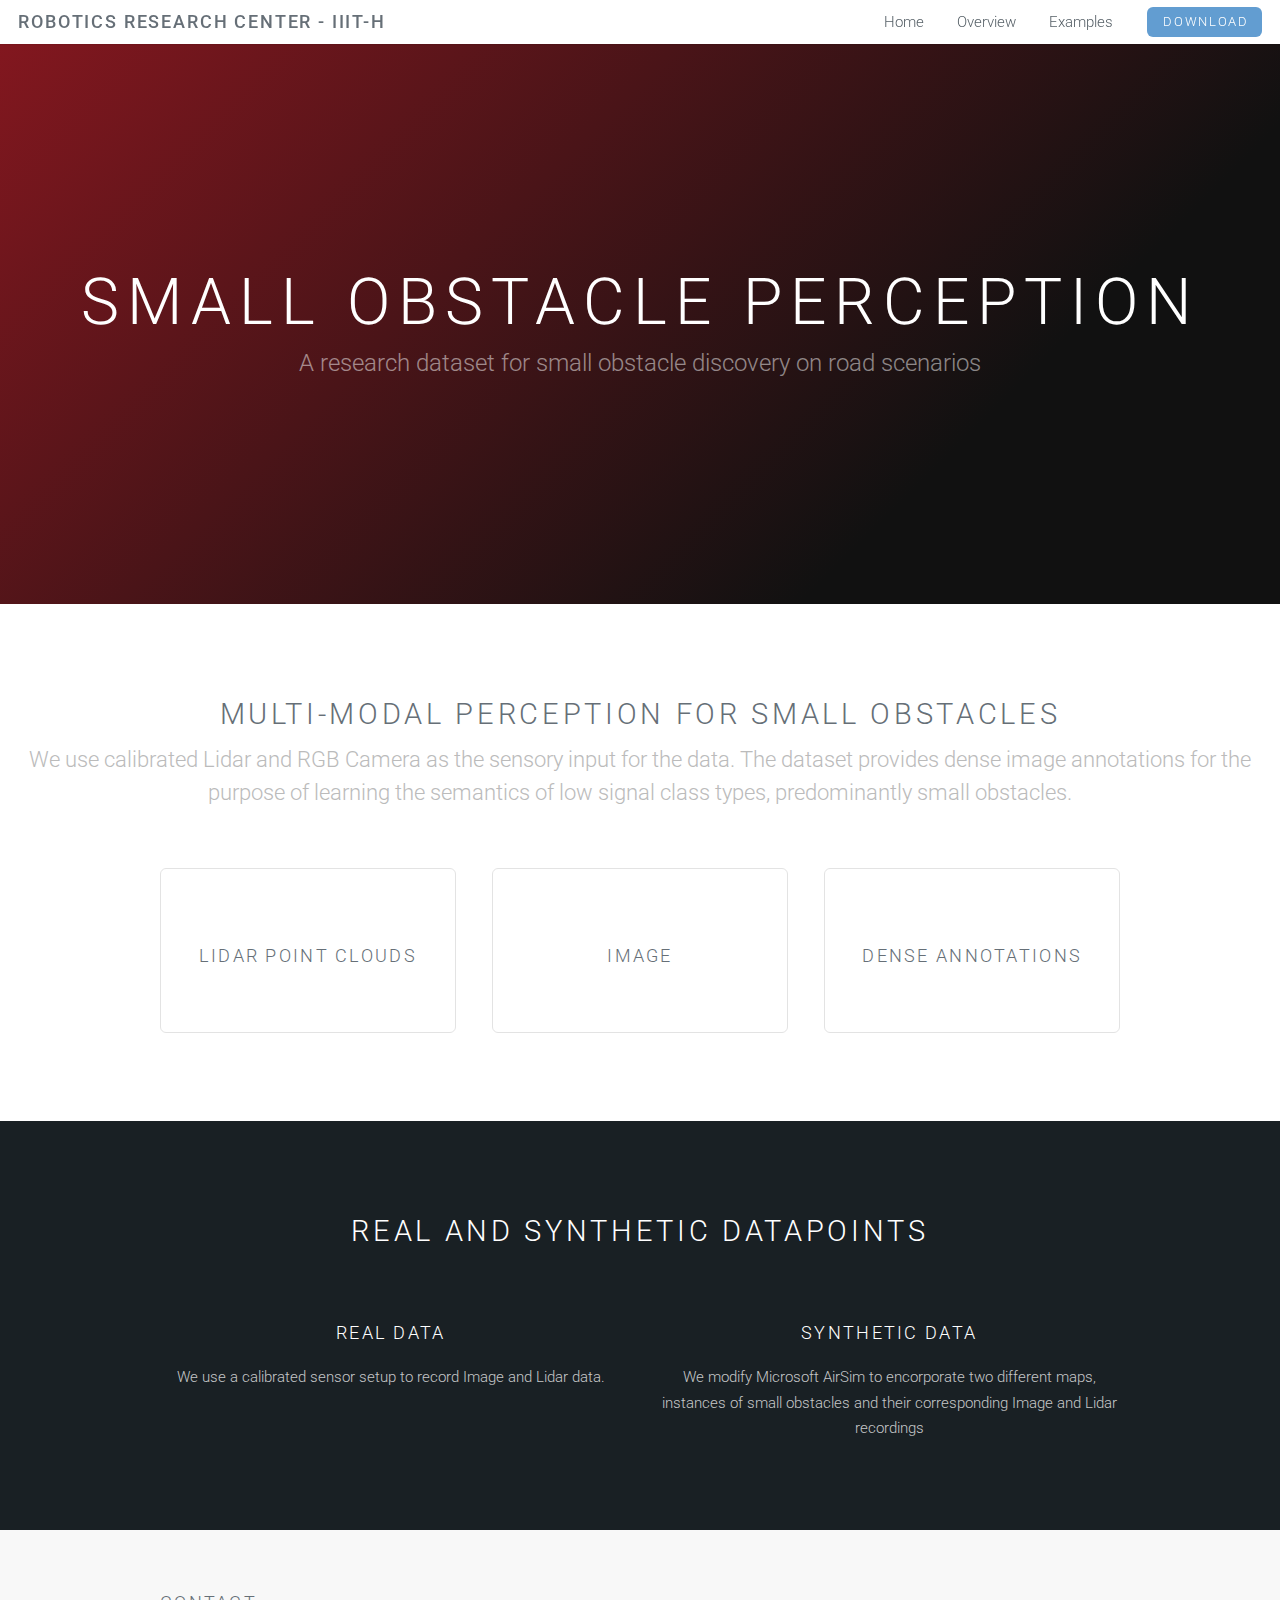
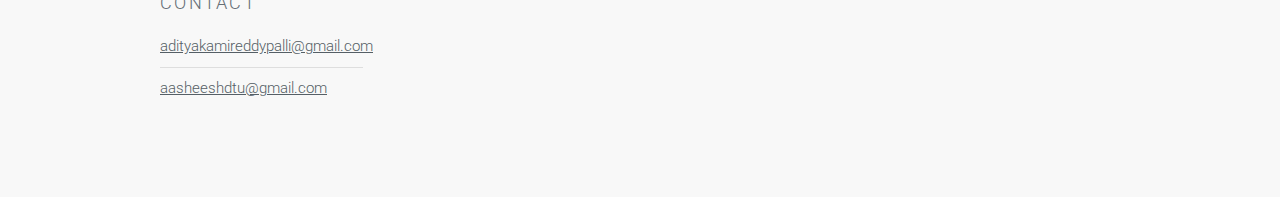
==== commit f83211bd: "Add contact details" ====
--- a/docs/index.html
+++ b/docs/index.html
@@ -25,7 +25,7 @@
 
 		<!-- Header -->
 
-<img src="./images/logo.png" class="img-fluid" alt="Responsive image">
+		<!--<img src="./images/logo.png" class="img-fluid" alt="Responsive image">-->
 			<header id="header" class="skel-layers-fixed">
 				<h1><a href="https://robotics.iiit.ac.in/">Robotics Research Center - IIIT-H</a></h1>
 				<nav id="nav">
@@ -72,21 +72,21 @@
 					<div class="row">
 						<div class="4u">
 							<section class="special box">
-								<i class="icon fa-area-chart major"></i>
+								<a href="#" class="image fit"><img src="images/lidar2.gif" alt="" /></a>
 								<h3>Lidar Point clouds</h3>
 								<p></p>
 							</section>
 						</div>
 						<div class="4u">
 							<section class="special box">
-								<i class="icon fa-refresh major"></i>
+								<a href="#" class="image fit"><img src="images/data_image.png" alt="" /></a>
 								<h3>Image</h3>
 								<p></p>
 							</section>
 						</div>
 						<div class="4u">
 							<section class="special box">
-								<i class="icon fa-cog major"></i>
+								<a href="#" class="image fit"><img src="images/dense_anno.png" alt="" /></a>
 								<h3>Dense Annotations</h3>
 								<p></p>
 							</section>
@@ -98,29 +98,24 @@
 		<!-- Two -->
 			<section id="two" class="wrapper style2">
 				<header class="major">
-					<h2>Commodo accumsan aliquam</h2>
-					<p>Amet nisi nunc lorem accumsan</p>
+					<h2>Real and Synthetic Datapoints</h2>
+					<p></p>
 				</header>
 				<div class="container">
 					<div class="row">
 						<div class="6u">
 							<section class="special">
-								<a href="#" class="image fit"><img src="images/pic01.jpg" alt="" /></a>
-								<h3>Mollis adipiscing nisl</h3>
-								<p>Eget mi ac magna cep lobortis faucibus accumsan enim lacinia adipiscing metus urna adipiscing cep commodo id. Ac quis arcu amet. Arcu nascetur lorem adipiscing non faucibus odio nullam arcu lobortis. Aliquet ante feugiat. Turpis aliquet ac posuere volutpat lorem arcu aliquam lorem.</p>
-								<ul class="actions">
-									<li><a href="#" class="button alt">Learn More</a></li>
-								</ul>
+								<a href="#" class="image fit"><img src="images/real.png" alt="" /></a>
+								<h3>Real Data</h3>
+								<p>We use a calibrated sensor setup to record Image and Lidar data.</p>
+						
 							</section>
 						</div>
 						<div class="6u">
 							<section class="special">
-								<a href="#" class="image fit"><img src="images/pic02.jpg" alt="" /></a>
-								<h3>Neque ornare adipiscing</h3>
-								<p>Eget mi ac magna cep lobortis faucibus accumsan enim lacinia adipiscing metus urna adipiscing cep commodo id. Ac quis arcu amet. Arcu nascetur lorem adipiscing non faucibus odio nullam arcu lobortis. Aliquet ante feugiat. Turpis aliquet ac posuere volutpat lorem arcu aliquam lorem.</p>
-								<ul class="actions">
-									<li><a href="#" class="button alt">Learn More</a></li>
-								</ul>
+								<a href="#" class="image fit"><img src="images/synthetic.png" alt="" /></a>
+								<h3>Synthetic Data</h3>
+								<p>We modify Microsoft AirSim to encorporate two different maps, instances of small obstacles and their corresponding Image and Lidar recordings</p>
 							</section>
 						</div>
 					</div>
@@ -170,13 +165,11 @@
 						<div class="6u">
 							<div class="row collapse-at-2">
 								<div class="6u">
-									<!--<h3>Accumsan</h3>
+									<h3>Contact</h3>
 									<ul class="alt">
-										<li><a href="#">Nascetur nunc varius</a></li>
-										<li><a href="#">Vis faucibus sed tempor</a></li>
-										<li><a href="#">Massa amet lobortis vel</a></li>
-										<li><a href="#">Nascetur nunc varius</a></li>
-									</ul>-->
+										<li><a href="#">adityakamireddypalli@gmail.com</a></li>
+										<li><a href="#">aasheeshdtu@gmail.com</a></li>
+									</ul>
 								</div>
 								<div class="6u">
 									<!--<h3>Faucibus</h3>
@@ -192,20 +185,16 @@
 						<div class="6u">
 							<!--<h2>Aliquam Interdum</h2>
 							<p>Blandit nunc tempor lobortis nunc non. Mi accumsan. Justo aliquet massa adipiscing cubilia eu accumsan id. Arcu accumsan faucibus vis ultricies adipiscing ornare ut. Mi accumsan justo aliquet.</p>-->
-							<ul class="icons">
+							<!--<ul class="icons">
 								<li><a href="#" class="icon fa-twitter"><span class="label">Twitter</span></a></li>
 								<li><a href="#" class="icon fa-facebook"><span class="label">Facebook</span></a></li>
 								<li><a href="#" class="icon fa-instagram"><span class="label">Instagram</span></a></li>
 								<li><a href="#" class="icon fa-linkedin"><span class="label">LinkedIn</span></a></li>
 								<li><a href="#" class="icon fa-pinterest"><span class="label">Pinterest</span></a></li>
-							</ul>
-						</div>
-					</div>
-					<!--<ul class="copyright">
-						<li>&copy; Untitled. All rights reserved.</li>
-						<li>Design: <a href="http://templated.co">TEMPLATED</a></li>
-						<li>Images: <a href="http://unsplash.com">Unsplash</a></li>
-					</ul>
+							</ul>-->
+						</div>
+					</div>
+				
 				</div>
 			</footer>
 
